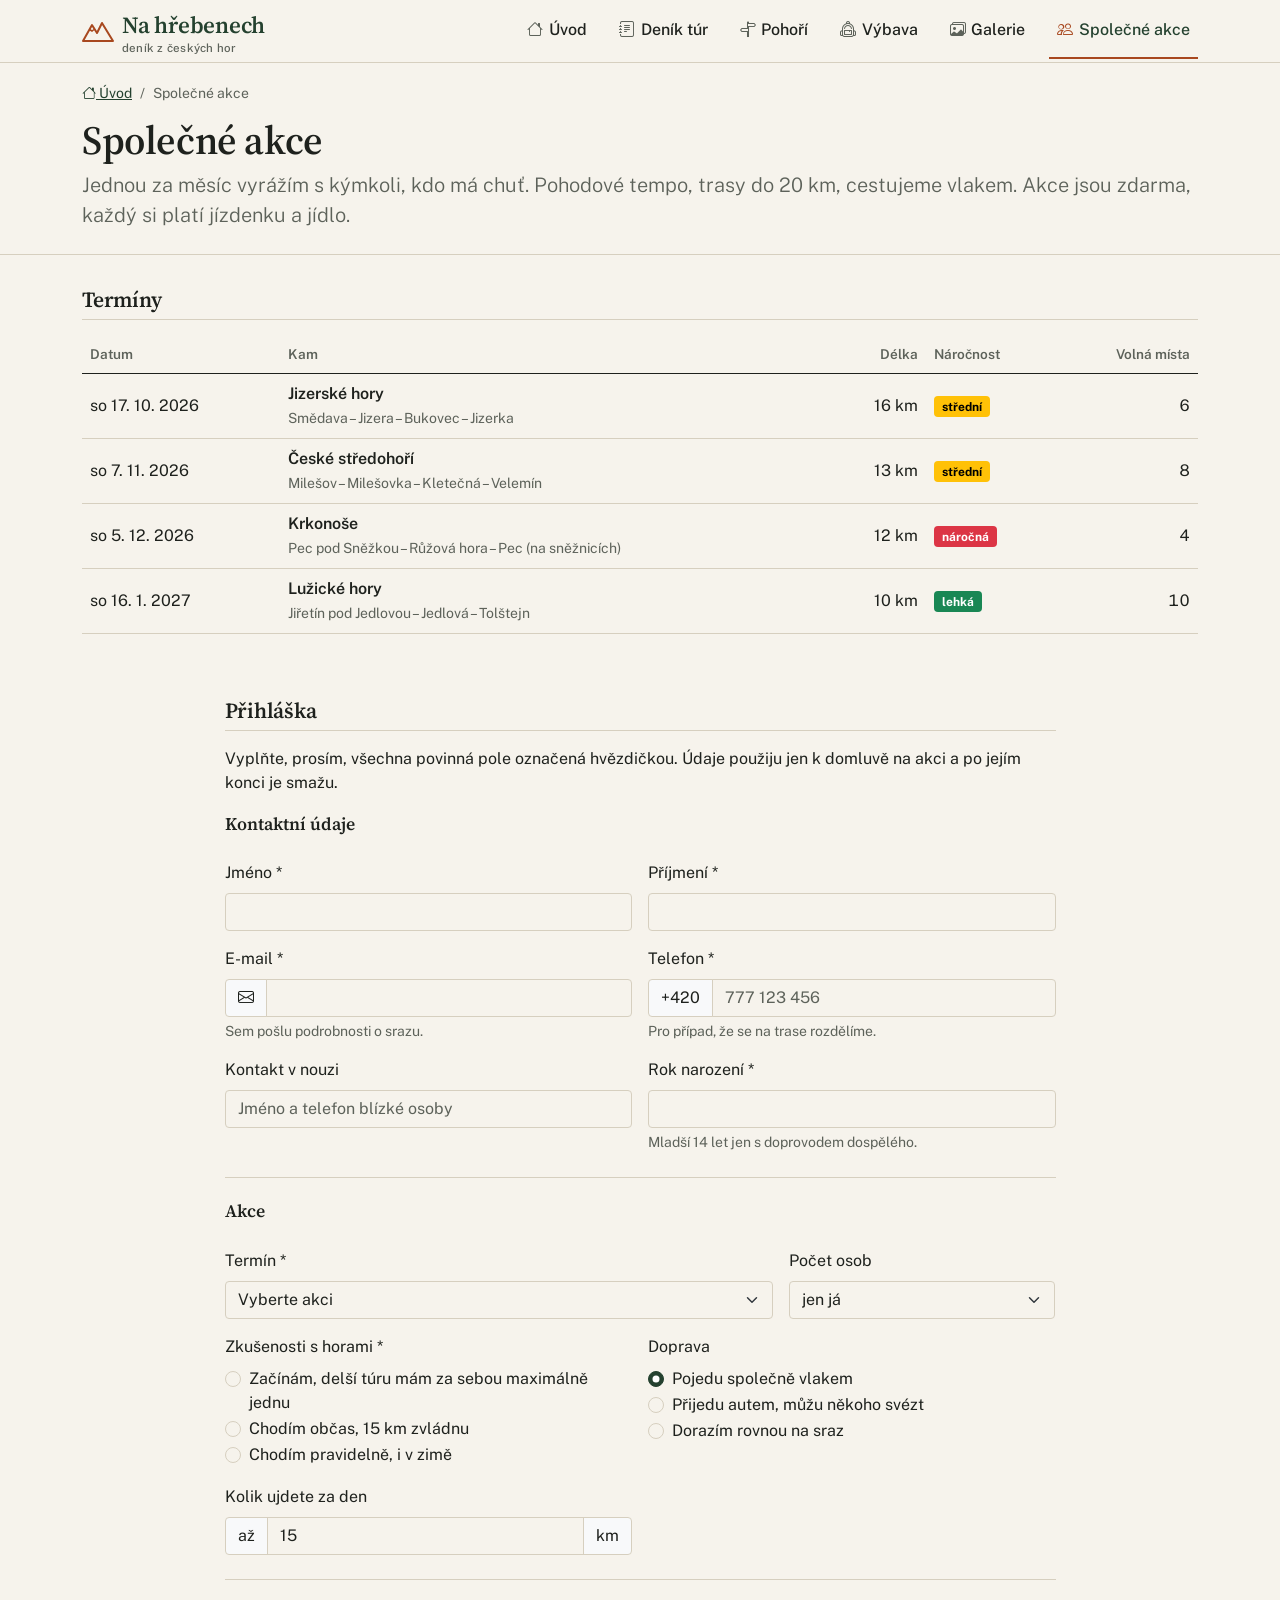
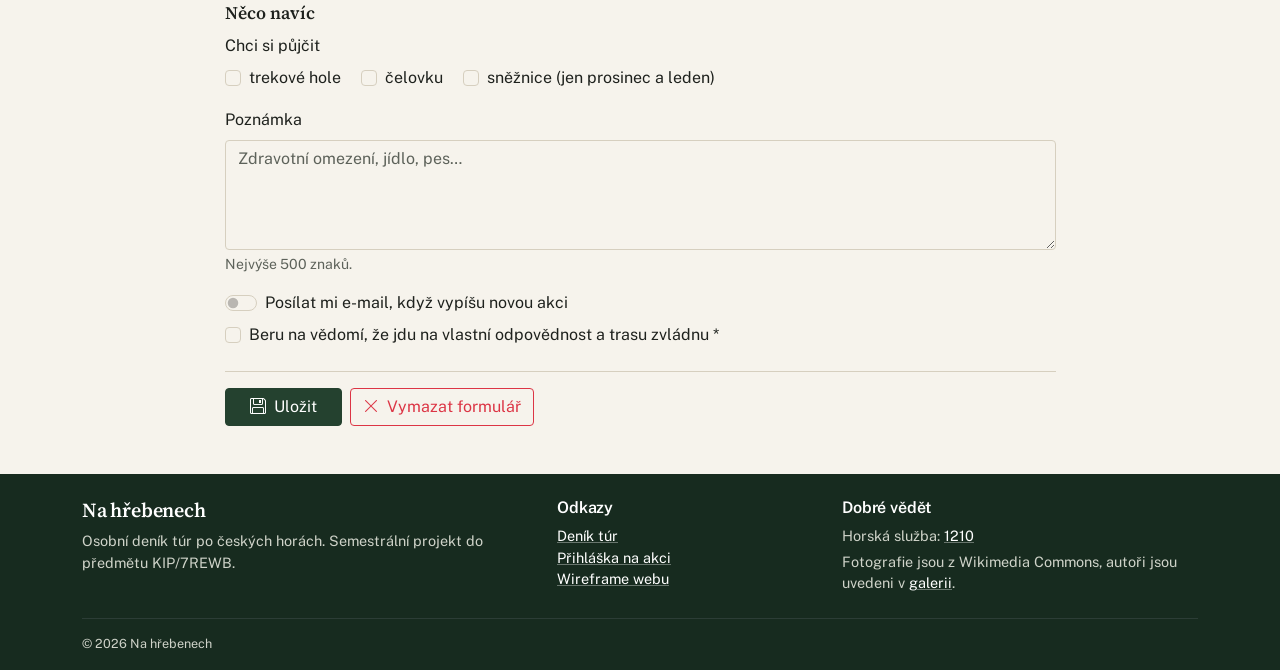
==== akce.html @ 31dcd961 "Semestrální projekt KIP/7REWB – Na hřebenech Co-Authored-By: Claude Opus 5.5 <noreply@anthropic.com>" ====
<!doctype html>
<html lang="cs">
<head>
  <meta charset="utf-8">
  <meta name="viewport" content="width=device-width, initial-scale=1">
  <title>Společné akce – Na hřebenech</title>
  <meta name="description" content="Termíny společných túr a přihláška.">
  <link rel="preconnect" href="https://fonts.googleapis.com">
  <link rel="preconnect" href="https://fonts.gstatic.com" crossorigin>
  <link href="https://fonts.googleapis.com/css2?family=Public+Sans:wght@400;500;600&family=Source+Serif+4:opsz,wght@8..60,600&display=swap&subset=latin-ext" rel="stylesheet">
  <link href="https://cdn.jsdelivr.net/npm/bootstrap@5.3.3/dist/css/bootstrap.min.css" rel="stylesheet">
  <link href="https://cdn.jsdelivr.net/npm/bootstrap-icons@1.11.3/font/bootstrap-icons.min.css" rel="stylesheet">
  <link href="css/style.css" rel="stylesheet">
</head>
<body class="d-flex flex-column min-vh-100">
  <a class="visually-hidden-focusable position-absolute top-0 start-0 m-2 btn btn-sm btn-primary" href="#obsah">Přeskočit na obsah</a>

  <header class="site-header sticky-top">
    <nav class="navbar navbar-expand-lg py-0" aria-label="Hlavní menu">
      <div class="container">
        <a class="navbar-brand py-2" href="index.html"><svg width="32" height="22" viewBox="0 0 32 22" aria-hidden="true"><path d="M1 21 10 5l5 8 5-10 11 18Z" fill="none" stroke="currentColor" stroke-width="2" stroke-linejoin="round"/><path d="m7.5 9.5 2.5 1.5 2-1.5" fill="none" stroke="currentColor" stroke-width="1.5"/></svg><span>Na hřebenech<small>deník z českých hor</small></span></a>
        <button class="navbar-toggler" type="button" data-bs-toggle="collapse" data-bs-target="#mainNav" aria-controls="mainNav" aria-expanded="false" aria-label="Otevřít menu">
          <span class="navbar-toggler-icon"></span>
        </button>
        <div class="collapse navbar-collapse" id="mainNav">
          <ul class="navbar-nav ms-auto gap-lg-3">
          <li class="nav-item"><a class="nav-link" href="index.html"><i class="bi bi-house" aria-hidden="true"></i>Úvod</a></li>
          <li class="nav-item"><a class="nav-link" href="denik.html"><i class="bi bi-journal-text" aria-hidden="true"></i>Deník túr</a></li>
          <li class="nav-item"><a class="nav-link" href="pohori.html"><i class="bi bi-signpost-split" aria-hidden="true"></i>Pohoří</a></li>
          <li class="nav-item"><a class="nav-link" href="vybava.html"><i class="bi bi-backpack2" aria-hidden="true"></i>Výbava</a></li>
          <li class="nav-item"><a class="nav-link" href="galerie.html"><i class="bi bi-images" aria-hidden="true"></i>Galerie</a></li>
          <li class="nav-item"><a class="nav-link active" href="akce.html" aria-current="page"><i class="bi bi-people" aria-hidden="true"></i>Společné akce</a></li>
          </ul>
        </div>
      </div>
    </nav>
  </header>

  <main id="obsah" class="flex-grow-1">
    <div class="page-head">
      <div class="container">
        <nav aria-label="Drobečková navigace">
          <ol class="breadcrumb">
            <li class="breadcrumb-item"><a href="index.html"><i class="bi bi-house" aria-hidden="true"></i> Úvod</a></li>
            <li class="breadcrumb-item active" aria-current="page">Společné akce</li>
          </ol>
        </nav>
        <h1>Společné akce</h1>
        <p class="lead mb-0">Jednou za měsíc vyrážím s kýmkoli, kdo má chuť. Pohodové tempo, trasy do 20 km, cestujeme vlakem. Akce jsou zdarma, každý si platí jízdenku a jídlo.</p>
      </div>
    </div>
    <div class="container">
      <h2 class="section-title">Termíny</h2>
      <div class="table-responsive mb-5">
        <table class="table align-middle" style="min-width: 640px">
          <thead>
            <tr><th scope="col">Datum</th><th scope="col">Kam</th><th scope="col" class="text-end">Délka</th><th scope="col">Náročnost</th><th scope="col" class="text-end">Volná místa</th></tr>
          </thead>
          <tbody>
            <tr>
              <td class="text-nowrap">so 17. 10. 2026</td>
              <td><span class="fw-semibold">Jizerské hory</span><br><small class="text-body-secondary">Smědava – Jizera – Bukovec – Jizerka</small></td>
              <td class="text-end text-nowrap">16 km</td>
              <td><span class="badge text-bg-warning">střední</span></td>
              <td class="text-end tabular">6</td>
            </tr>
            <tr>
              <td class="text-nowrap">so 7. 11. 2026</td>
              <td><span class="fw-semibold">České středohoří</span><br><small class="text-body-secondary">Milešov – Milešovka – Kletečná – Velemín</small></td>
              <td class="text-end text-nowrap">13 km</td>
              <td><span class="badge text-bg-warning">střední</span></td>
              <td class="text-end tabular">8</td>
            </tr>
            <tr>
              <td class="text-nowrap">so 5. 12. 2026</td>
              <td><span class="fw-semibold">Krkonoše</span><br><small class="text-body-secondary">Pec pod Sněžkou – Růžová hora – Pec (na sněžnicích)</small></td>
              <td class="text-end text-nowrap">12 km</td>
              <td><span class="badge text-bg-danger">náročná</span></td>
              <td class="text-end tabular">4</td>
            </tr>
            <tr>
              <td class="text-nowrap">so 16. 1. 2027</td>
              <td><span class="fw-semibold">Lužické hory</span><br><small class="text-body-secondary">Jiřetín pod Jedlovou – Jedlová – Tolštejn</small></td>
              <td class="text-end text-nowrap">10 km</td>
              <td><span class="badge text-bg-success">lehká</span></td>
              <td class="text-end tabular">10</td>
            </tr>
          </tbody>
        </table>
      </div>

      <div class="row justify-content-center">
        <div class="col-lg-9">
          <h2 id="prihlaska" class="section-title">Přihláška</h2>
          <p>Vyplňte, prosím, všechna povinná pole označená hvězdičkou. Údaje použiju jen k domluvě na akci a po jejím konci je smažu.</p>

          <form id="signupForm" class="needs-validation" novalidate>
            <fieldset>
              <legend>Kontaktní údaje</legend>
              <div class="row g-3">
                <div class="col-md-6">
                  <label for="firstName" class="form-label">Jméno *</label>
                  <input type="text" class="form-control" id="firstName" name="firstName" autocomplete="given-name" required>
                  <div class="invalid-feedback">Vyplňte jméno.</div>
                </div>
                <div class="col-md-6">
                  <label for="lastName" class="form-label">Příjmení *</label>
                  <input type="text" class="form-control" id="lastName" name="lastName" autocomplete="family-name" required>
                  <div class="invalid-feedback">Vyplňte příjmení.</div>
                </div>
                <div class="col-md-6">
                  <label for="email" class="form-label">E-mail *</label>
                  <div class="input-group has-validation">
                    <span class="input-group-text"><i class="bi bi-envelope" aria-hidden="true"></i></span>
                    <input type="email" class="form-control" id="email" name="email" autocomplete="email" aria-describedby="emailHelp" required>
                    <div class="invalid-feedback">Zadejte platný e-mail.</div>
                  </div>
                  <div id="emailHelp" class="form-text">Sem pošlu podrobnosti o srazu.</div>
                </div>
                <div class="col-md-6">
                  <label for="phone" class="form-label">Telefon *</label>
                  <div class="input-group has-validation">
                    <span class="input-group-text">+420</span>
                    <input type="tel" class="form-control" id="phone" name="phone" autocomplete="tel-national" inputmode="tel" pattern="[0-9 ]{9,11}" placeholder="777 123 456" aria-describedby="phoneHelp" required>
                    <div class="invalid-feedback">Zadejte devítimístné číslo.</div>
                  </div>
                  <div id="phoneHelp" class="form-text">Pro případ, že se na trase rozdělíme.</div>
                </div>
                <div class="col-md-6">
                  <label for="emergency" class="form-label">Kontakt v nouzi</label>
                  <input type="text" class="form-control" id="emergency" name="emergency" placeholder="Jméno a telefon blízké osoby">
                </div>
                <div class="col-md-6">
                  <label for="birthYear" class="form-label">Rok narození *</label>
                  <input type="number" class="form-control" id="birthYear" name="birthYear" min="1930" max="2012" required aria-describedby="birthHelp">
                  <div id="birthHelp" class="form-text">Mladší 14 let jen s doprovodem dospělého.</div>
                  <div class="invalid-feedback">Zadejte rok mezi 1930 a 2012.</div>
                </div>
              </div>
            </fieldset>

            <fieldset class="form-section">
              <legend>Akce</legend>
              <div class="row g-3">
                <div class="col-md-8">
                  <label for="event" class="form-label">Termín *</label>
                  <select class="form-select" id="event" name="event" required>
                    <option value="" selected disabled>Vyberte akci</option>
                    <option value="2026-10-17">so 17. 10. 2026 – Jizerské hory (16 km)</option>
                    <option value="2026-11-07">so 7. 11. 2026 – České středohoří (13 km)</option>
                    <option value="2026-12-05">so 5. 12. 2026 – Krkonoše (12 km)</option>
                    <option value="2027-01-16">so 16. 1. 2027 – Lužické hory (10 km)</option>
                  </select>
                  <div class="invalid-feedback">Vyberte termín.</div>
                </div>
                <div class="col-md-4">
                  <label for="people" class="form-label">Počet osob</label>
                  <select class="form-select" id="people" name="people">
                    <option value="1" selected>jen já</option>
                    <option value="2">2</option>
                    <option value="3">3</option>
                    <option value="4">4</option>
                  </select>
                </div>
                <div class="col-md-6">
                  <p class="form-label mb-2" id="expLabel">Zkušenosti s horami *</p>
                  <div role="radiogroup" aria-labelledby="expLabel">
                    <div class="form-check">
                      <input class="form-check-input" type="radio" name="experience" id="exp1" value="zacatecnik" required>
                      <label class="form-check-label" for="exp1">Začínám, delší túru mám za sebou maximálně jednu</label>
                    </div>
                    <div class="form-check">
                      <input class="form-check-input" type="radio" name="experience" id="exp2" value="obcas" required>
                      <label class="form-check-label" for="exp2">Chodím občas, 15 km zvládnu</label>
                    </div>
                    <div class="form-check">
                      <input class="form-check-input" type="radio" name="experience" id="exp3" value="pravidelne" required>
                      <label class="form-check-label" for="exp3">Chodím pravidelně, i v zimě</label>
                      <div class="invalid-feedback">Vyberte jednu možnost.</div>
                    </div>
                  </div>
                </div>
                <div class="col-md-6">
                  <p class="form-label mb-2" id="travelLabel">Doprava</p>
                  <div role="radiogroup" aria-labelledby="travelLabel">
                    <div class="form-check">
                      <input class="form-check-input" type="radio" name="travel" id="tr1" value="vlak" checked>
                      <label class="form-check-label" for="tr1">Pojedu společně vlakem</label>
                    </div>
                    <div class="form-check">
                      <input class="form-check-input" type="radio" name="travel" id="tr2" value="auto">
                      <label class="form-check-label" for="tr2">Přijedu autem, můžu někoho svézt</label>
                    </div>
                    <div class="form-check">
                      <input class="form-check-input" type="radio" name="travel" id="tr3" value="sraz">
                      <label class="form-check-label" for="tr3">Dorazím rovnou na sraz</label>
                    </div>
                  </div>
                </div>
                <div class="col-md-6">
                  <label for="maxKm" class="form-label">Kolik ujdete za den</label>
                  <div class="input-group">
                    <span class="input-group-text">až</span>
                    <input type="number" class="form-control" id="maxKm" name="maxKm" min="5" max="50" value="15">
                    <span class="input-group-text">km</span>
                  </div>
                </div>
              </div>
            </fieldset>

            <fieldset class="form-section">
              <legend>Něco navíc</legend>
              <p class="form-label mb-2">Chci si půjčit</p>
              <div class="mb-3">
                <div class="form-check form-check-inline">
                  <input class="form-check-input" type="checkbox" id="rentPoles" name="rent" value="hole">
                  <label class="form-check-label" for="rentPoles">trekové hole</label>
                </div>
                <div class="form-check form-check-inline">
                  <input class="form-check-input" type="checkbox" id="rentLamp" name="rent" value="celovka">
                  <label class="form-check-label" for="rentLamp">čelovku</label>
                </div>
                <div class="form-check form-check-inline">
                  <input class="form-check-input" type="checkbox" id="rentSnow" name="rent" value="sneznice">
                  <label class="form-check-label" for="rentSnow">sněžnice (jen prosinec a leden)</label>
                </div>
              </div>
              <div class="mb-3">
                <label for="note" class="form-label">Poznámka</label>
                <textarea class="form-control" id="note" name="note" rows="4" maxlength="500" aria-describedby="noteHelp" placeholder="Zdravotní omezení, jídlo, pes…"></textarea>
                <div id="noteHelp" class="form-text">Nejvýše 500 znaků.</div>
              </div>
              <div class="form-check form-switch mb-2">
                <input class="form-check-input" type="checkbox" role="switch" id="newsletter" name="newsletter">
                <label class="form-check-label" for="newsletter">Posílat mi e-mail, když vypíšu novou akci</label>
              </div>
              <div class="form-check mb-4">
                <input class="form-check-input" type="checkbox" id="rules" name="rules" required>
                <label class="form-check-label" for="rules">Beru na vědomí, že jdu na vlastní odpovědnost a trasu zvládnu *</label>
                <div class="invalid-feedback">Bez souhlasu se přihlásit nelze.</div>
              </div>
            </fieldset>

            <div class="d-flex flex-wrap gap-2 border-top pt-3">
              <button type="submit" class="btn btn-primary px-4"><i class="bi bi-floppy me-1" aria-hidden="true"></i> Uložit</button>
              <button type="reset" class="btn btn-outline-danger"><i class="bi bi-x-lg me-1" aria-hidden="true"></i> Vymazat formulář</button>
            </div>
          </form>
        </div>
      </div>
    </div>

    <div class="toast-container position-fixed bottom-0 end-0 p-3">
      <div id="savedToast" class="toast" role="status" aria-live="polite" aria-atomic="true">
        <div class="toast-header">
          <i class="bi bi-check-circle-fill text-success me-2" aria-hidden="true"></i>
          <strong class="me-auto">Přihláška uložena</strong>
          <button type="button" class="btn-close" data-bs-dismiss="toast" aria-label="Zavřít"></button>
        </div>
        <div class="toast-body">Díky! Podrobnosti pošlu e-mailem nejpozději týden před akcí.</div>
      </div>
    </div>
  </main>

  <footer class="site-footer mt-5 pt-4 pb-3">
    <div class="container">
      <div class="row g-4">
        <div class="col-md-5">
          <p class="h5 text-white display-font mb-2">Na hřebenech</p>
          <p class="mb-0">Osobní deník túr po českých horách. Semestrální projekt do předmětu KIP/7REWB.</p>
        </div>
        <div class="col-6 col-md-3">
          <h2>Odkazy</h2>
          <ul class="list-unstyled mb-0">
            <li><a href="denik.html">Deník túr</a></li>
            <li><a href="akce.html#prihlaska">Přihláška na akci</a></li>
            <li><a href="wireframe/wireframe.html">Wireframe webu</a></li>
          </ul>
        </div>
        <div class="col-6 col-md-4">
          <h2>Dobré vědět</h2>
          <p class="mb-1">Horská služba: <a href="tel:1210">1210</a></p>
          <p class="mb-0">Fotografie jsou z Wikimedia Commons, autoři jsou uvedeni v <a href="galerie.html#zdroje">galerii</a>.</p>
        </div>
      </div>
      <hr class="border-secondary mt-4 mb-3">
      <p class="small mb-0">© 2026 Na hřebenech</p>
    </div>
  </footer>

  <script src="https://cdn.jsdelivr.net/npm/bootstrap@5.3.3/dist/js/bootstrap.bundle.min.js"></script>
  <script src="js/main.js"></script>
</body>
</html>
---- css/style.css ----
:root {
  --nh-paper: #f6f3ec;
  --nh-paper-2: #ece7db;
  --nh-ink: #1e211d;
  --nh-muted: #5d625a;
  --nh-forest: #24412f;
  --nh-forest-dark: #172b1f;
  --nh-rust: #a8481f;
  --nh-line: #d6cfbf;

  --bs-body-bg: var(--nh-paper);
  --bs-body-color: var(--nh-ink);
  --bs-body-font-family: "Public Sans", system-ui, -apple-system, "Segoe UI", sans-serif;
  --bs-body-font-size: 1rem;
  --bs-border-color: var(--nh-line);
  --bs-border-radius: .25rem;
  --bs-border-radius-lg: .375rem;
  --bs-link-color-rgb: 36, 65, 47;
  --bs-link-hover-color-rgb: 168, 72, 31;
  --bs-secondary-color: var(--nh-muted);
  --bs-emphasis-color: var(--nh-ink);
}

h1, h2, h3, h4, .navbar-brand, .display-font {
  font-family: "Source Serif 4", Georgia, serif;
  font-weight: 600;
  letter-spacing: -.01em;
}

.lead { color: var(--nh-muted); }
.tabular { font-variant-numeric: tabular-nums; }
.text-rust { color: var(--nh-rust) !important; }
.bg-paper-2 { background: var(--nh-paper-2); }

.btn-primary {
  --bs-btn-bg: var(--nh-forest);
  --bs-btn-border-color: var(--nh-forest);
  --bs-btn-hover-bg: var(--nh-forest-dark);
  --bs-btn-hover-border-color: var(--nh-forest-dark);
  --bs-btn-active-bg: var(--nh-forest-dark);
  --bs-btn-active-border-color: var(--nh-forest-dark);
  --bs-btn-disabled-bg: var(--nh-forest);
  --bs-btn-disabled-border-color: var(--nh-forest);
}
.btn-outline-primary {
  --bs-btn-color: var(--nh-forest);
  --bs-btn-border-color: var(--nh-forest);
  --bs-btn-hover-bg: var(--nh-forest);
  --bs-btn-hover-border-color: var(--nh-forest);
  --bs-btn-active-bg: var(--nh-forest-dark);
  --bs-btn-active-border-color: var(--nh-forest-dark);
}
.btn-rust {
  --bs-btn-color: #fff;
  --bs-btn-bg: var(--nh-rust);
  --bs-btn-border-color: var(--nh-rust);
  --bs-btn-hover-color: #fff;
  --bs-btn-hover-bg: #8c3b18;
  --bs-btn-hover-border-color: #8c3b18;
  --bs-btn-active-color: #fff;
  --bs-btn-active-bg: #8c3b18;
}
.btn:focus-visible, .form-control:focus, .form-select:focus, .form-check-input:focus {
  box-shadow: 0 0 0 .2rem rgba(168, 72, 31, .3);
  border-color: var(--nh-rust);
}
.form-check-input:checked { background-color: var(--nh-forest); border-color: var(--nh-forest); }

.site-header {
  background: var(--nh-paper);
  border-bottom: 1px solid var(--nh-line);
}
.navbar-brand {
  display: flex;
  align-items: center;
  gap: .5rem;
  font-size: 1.45rem;
  color: var(--nh-forest);
}
.navbar-brand:hover { color: var(--nh-forest); }
.navbar-brand svg { color: var(--nh-rust); }
.navbar-brand small {
  font-family: var(--bs-body-font-family);
  font-size: .72rem;
  font-weight: 500;
  color: var(--nh-muted);
  letter-spacing: .02em;
  display: block;
  line-height: 1;
}
.navbar .nav-link {
  color: var(--nh-ink);
  font-weight: 500;
  padding-block: .9rem;
  border-bottom: 2px solid transparent;
}
.navbar .nav-link .bi { color: var(--nh-muted); margin-right: .35rem; }
.navbar .nav-link:hover { color: var(--nh-rust); }
.navbar .nav-link.active {
  color: var(--nh-forest);
  border-bottom-color: var(--nh-rust);
}
.navbar .nav-link.active .bi { color: var(--nh-rust); }
@media (max-width: 991.98px) {
  .navbar .nav-link { padding-block: .6rem; border-bottom: 0; border-left: 2px solid transparent; padding-left: .75rem; }
  .navbar .nav-link.active { border-left-color: var(--nh-rust); }
}

.hero-carousel .carousel-item img {
  height: 460px;
  object-fit: cover;
}
.hero-carousel .carousel-caption {
  left: 0;
  right: auto;
  bottom: 0;
  max-width: 34rem;
  padding: 1rem 1.25rem 1.1rem;
  margin: 0 0 2.25rem 1.5rem;
  text-align: left;
  background: rgba(20, 24, 20, .72);
  border-left: 3px solid var(--nh-rust);
}
.hero-carousel .carousel-caption h2 { font-size: 1.35rem; margin-bottom: .25rem; }
.hero-carousel .carousel-caption p { margin: 0; font-size: .95rem; color: #e7e3d8; }
.hero-carousel .carousel-indicators { justify-content: flex-end; margin-right: 1.5rem; }
@media (max-width: 767.98px) {
  .hero-carousel .carousel-item img { height: 250px; }
  .hero-carousel .carousel-caption {
    position: static;
    max-width: none;
    margin: 0;
    background: var(--nh-forest-dark);
  }
  .hero-carousel .carousel-caption h2 { font-size: 1.1rem; }
  .hero-carousel .carousel-indicators { display: none; }
  .hero-carousel .carousel-control-prev,
  .hero-carousel .carousel-control-next { height: 250px; }
}

.page-head {
  border-bottom: 1px solid var(--nh-line);
  padding: 1.25rem 0 1.5rem;
  margin-bottom: 2rem;
}
.page-head .breadcrumb { font-size: .875rem; margin-bottom: .75rem; }
.page-head h1 { font-size: clamp(1.75rem, 1.2rem + 2vw, 2.5rem); margin-bottom: .35rem; }

.section-title {
  font-size: 1.35rem;
  padding-bottom: .4rem;
  margin-bottom: 1rem;
  border-bottom: 1px solid var(--nh-line);
}

.card { --bs-card-bg: #fbf9f4; --bs-card-border-color: var(--nh-line); }
.list-group { --bs-list-group-bg: #fbf9f4; --bs-list-group-border-color: var(--nh-line); }
.list-group-item-action:hover { background: var(--nh-paper-2); }

.stat-list dt { font-weight: 400; color: var(--nh-muted); font-size: .85rem; }
.stat-list dd { font-size: 1.5rem; font-family: "Source Serif 4", Georgia, serif; font-weight: 600; margin-bottom: .9rem; }

.badge-range {
  background: transparent;
  color: var(--nh-forest);
  border: 1px solid var(--nh-forest);
  font-weight: 500;
}

.table { --bs-table-bg: transparent; --bs-table-striped-bg: rgba(36, 65, 47, .045); --bs-table-hover-bg: rgba(168, 72, 31, .07); }
.table thead th { font-weight: 600; font-size: .85rem; color: var(--nh-muted); border-bottom-color: var(--nh-ink); }
.stars .bi { color: var(--nh-rust); font-size: .8rem; }
.stars .bi-star { color: var(--nh-line); }
div.dt-container .dt-paging .page-link { color: var(--nh-forest); }
div.dt-container .dt-paging .active .page-link { background: var(--nh-forest); border-color: var(--nh-forest); color: #fff; }

.nav-tabs .nav-link { color: var(--nh-muted); }
.nav-tabs .nav-link.active { color: var(--nh-forest); background: #fbf9f4; border-color: var(--nh-line) var(--nh-line) #fbf9f4; font-weight: 600; }
.tab-content-box { background: #fbf9f4; border: 1px solid var(--nh-line); border-top: 0; padding: 1.5rem; }
.tab-content-box img { width: 100%; height: auto; aspect-ratio: 4 / 3; object-fit: cover; }

.gallery-item {
  display: block;
  width: 100%;
  padding: 0;
  border: 0;
  background: none;
  text-align: left;
}
.gallery-item img { width: 100%; height: auto; aspect-ratio: 3 / 2; object-fit: cover; transition: opacity .15s; }
.gallery-item:hover img, .gallery-item:focus-visible img { opacity: .85; }
.gallery-item figcaption { font-size: .9rem; padding-top: .4rem; }

fieldset legend { font-size: 1.1rem; font-family: "Source Serif 4", Georgia, serif; font-weight: 600; }
.form-section { border-top: 1px solid var(--nh-line); padding-top: 1.25rem; margin-top: 1.5rem; }

.site-footer {
  background: var(--nh-forest-dark);
  color: #cfd3c9;
  font-size: .9rem;
}
.site-footer a { color: #fff; text-decoration-color: rgba(255, 255, 255, .35); }
.site-footer a:hover { color: #f0b89a; }
.site-footer h2 { font-size: 1rem; color: #fff; font-family: var(--bs-body-font-family); font-weight: 600; }
.btn-link {
  --bs-btn-color: var(--nh-forest);
  --bs-btn-hover-color: var(--nh-rust);
  --bs-btn-active-color: var(--nh-rust);
}
.accordion {
  --bs-accordion-bg: #fbf9f4;
  --bs-accordion-border-color: var(--nh-line);
  --bs-accordion-active-bg: var(--nh-paper-2);
  --bs-accordion-active-color: var(--nh-forest);
  --bs-accordion-btn-focus-box-shadow: 0 0 0 .2rem rgba(168, 72, 31, .3);
}
.accordion-button { font-weight: 500; }
@media print {
  .site-header, .site-footer, .btn { display: none !important; }
}
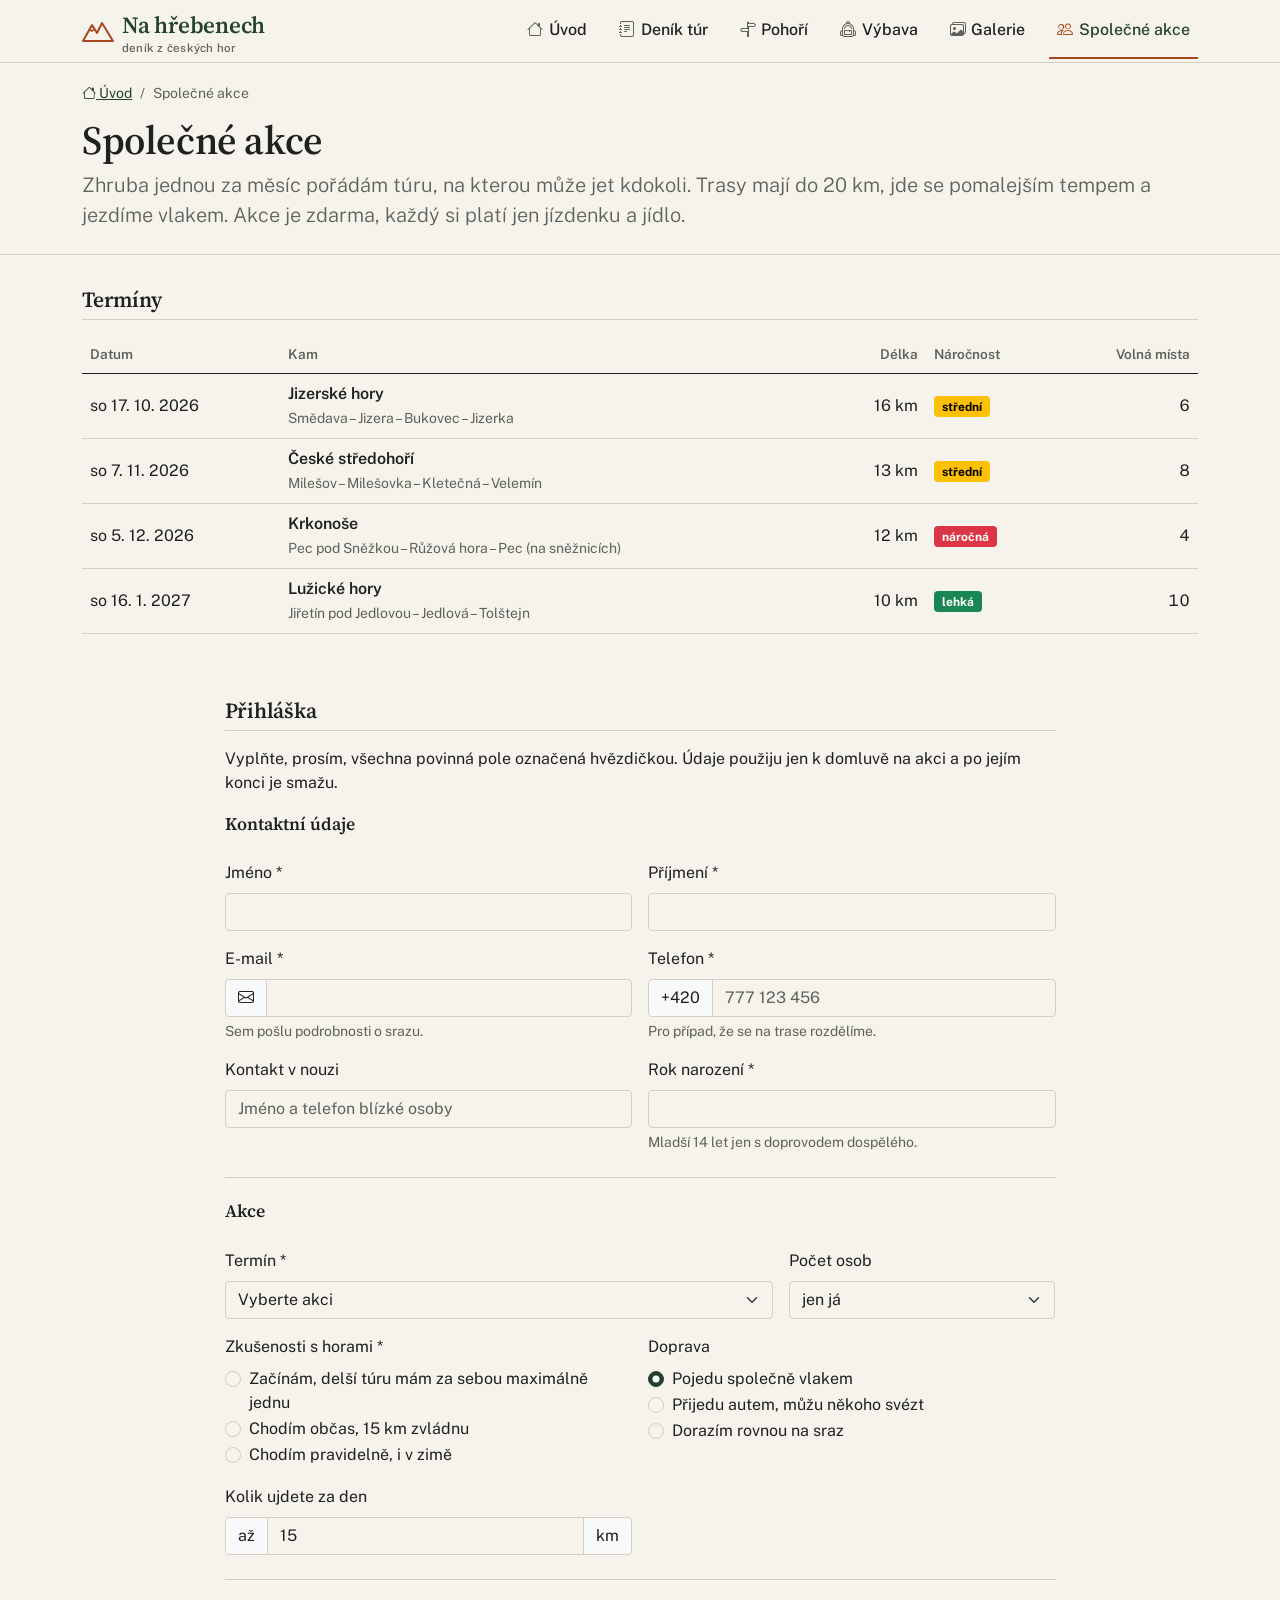
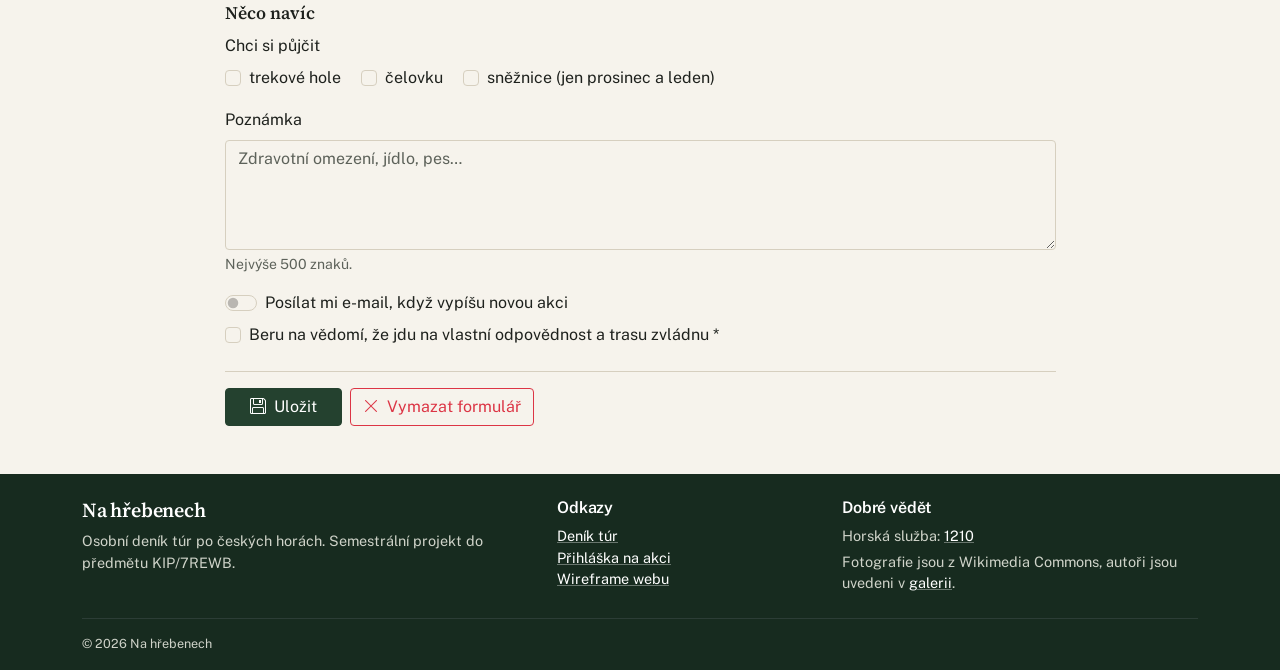
==== commit 2115242f: "Přirozenější texty na webu Co-Authored-By: Claude Opus 5.5 <noreply@anthropic.com>" ====
--- a/akce.html
+++ b/akce.html
@@ -46,7 +46,7 @@
           </ol>
         </nav>
         <h1>Společné akce</h1>
-        <p class="lead mb-0">Jednou za měsíc vyrážím s kýmkoli, kdo má chuť. Pohodové tempo, trasy do 20 km, cestujeme vlakem. Akce jsou zdarma, každý si platí jízdenku a jídlo.</p>
+        <p class="lead mb-0">Zhruba jednou za měsíc pořádám túru, na kterou může jet kdokoli. Trasy mají do 20 km, jde se pomalejším tempem a jezdíme vlakem. Akce je zdarma, každý si platí jen jízdenku a jídlo.</p>
       </div>
     </div>
     <div class="container">
